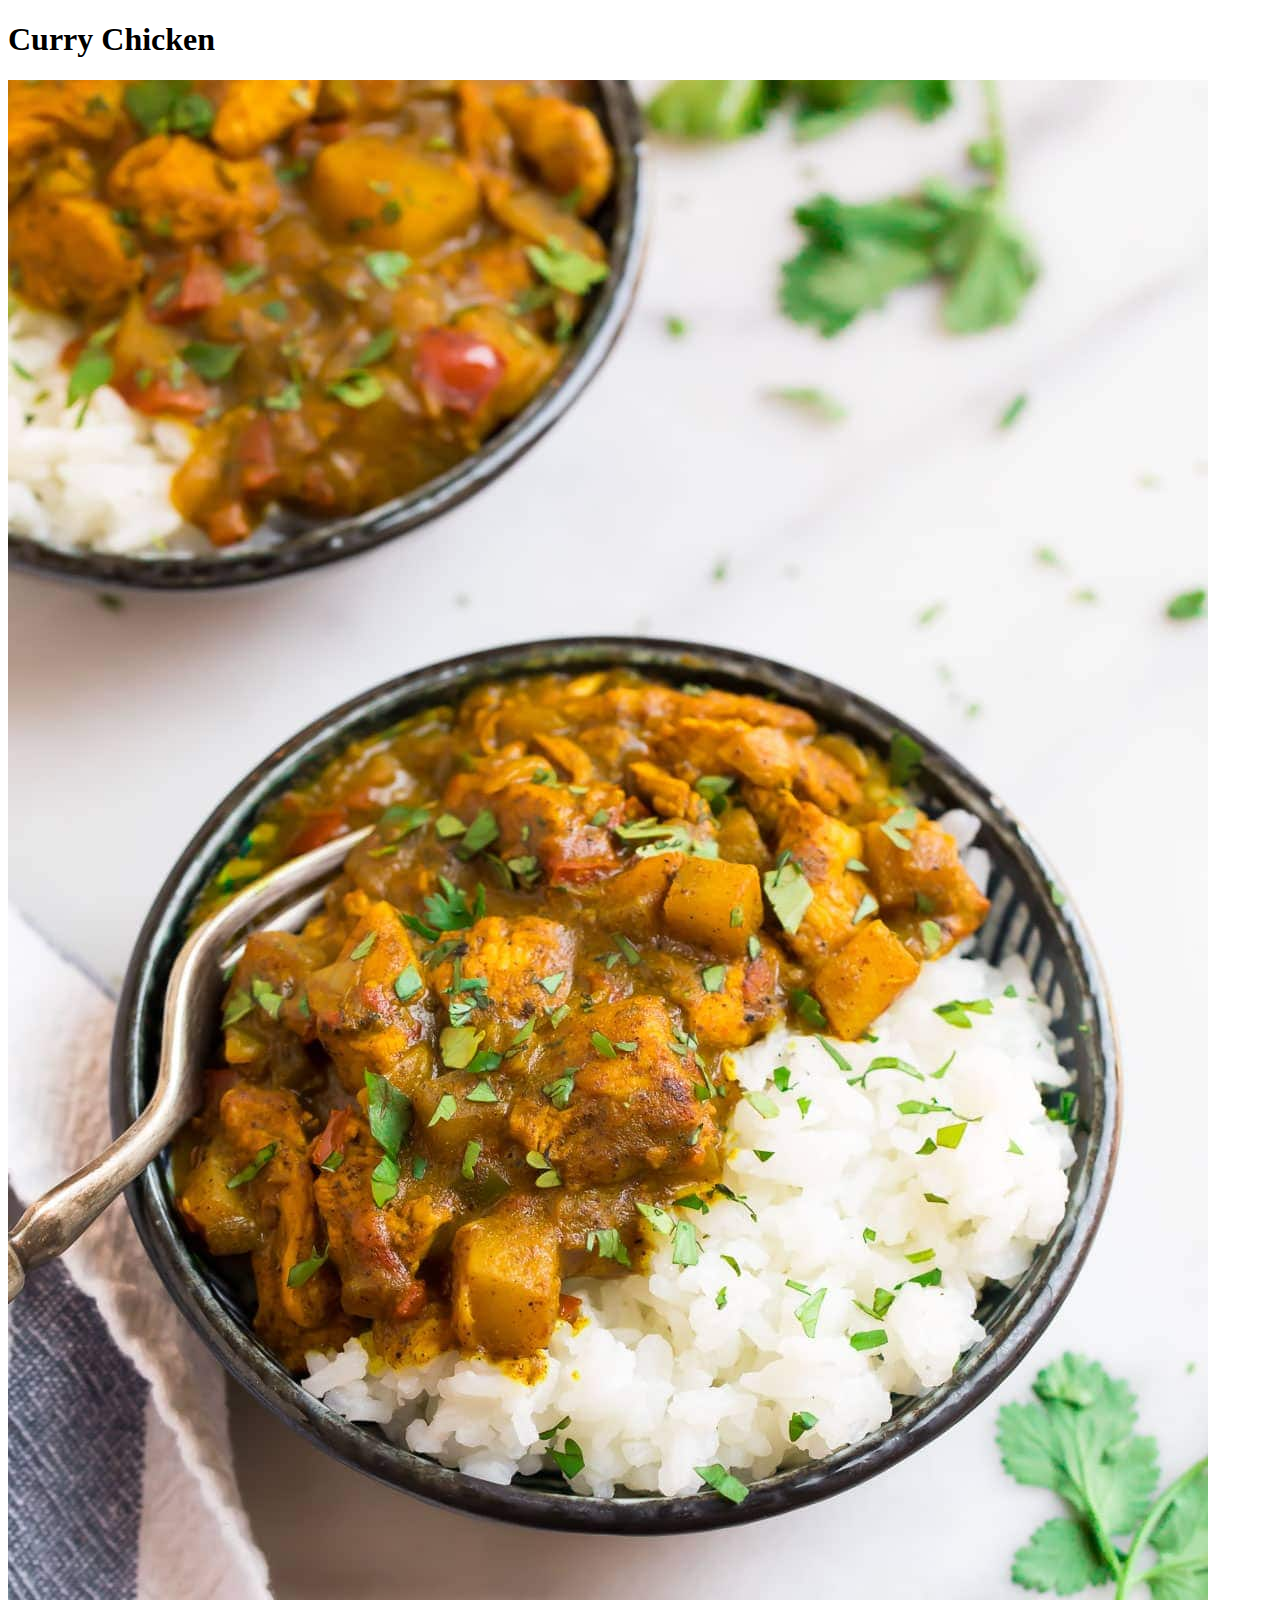
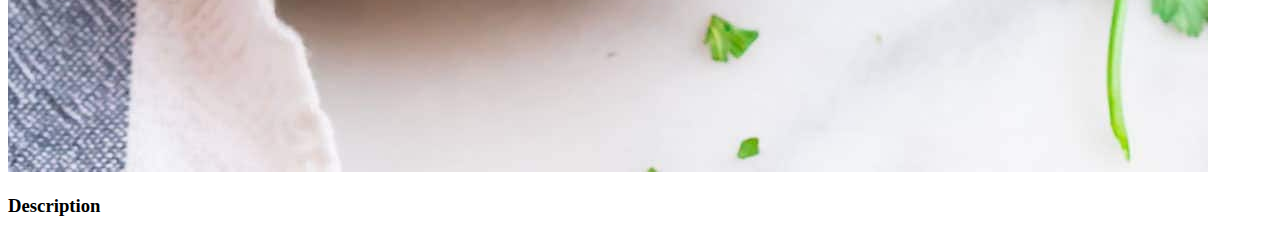
==== recipes/Curry.html @ 3e36e0de "Add another Recipe for Curry" ====
<!DOCTYPE html>
<html lang="en">
<head>
    <meta charset="UTF-8">
    <meta http-equiv="X-UA-Compatible" content="IE=edge">
    <meta name="viewport" content="width=device-width, initial-scale=1.0">
    <title>Document</title>
</head>
<body>
    <h1>Curry Chicken</h1>
    <img src="./html-assets/Curry.jpg" alt="curry">
    <h3>Description</h3>
</body>
</html>
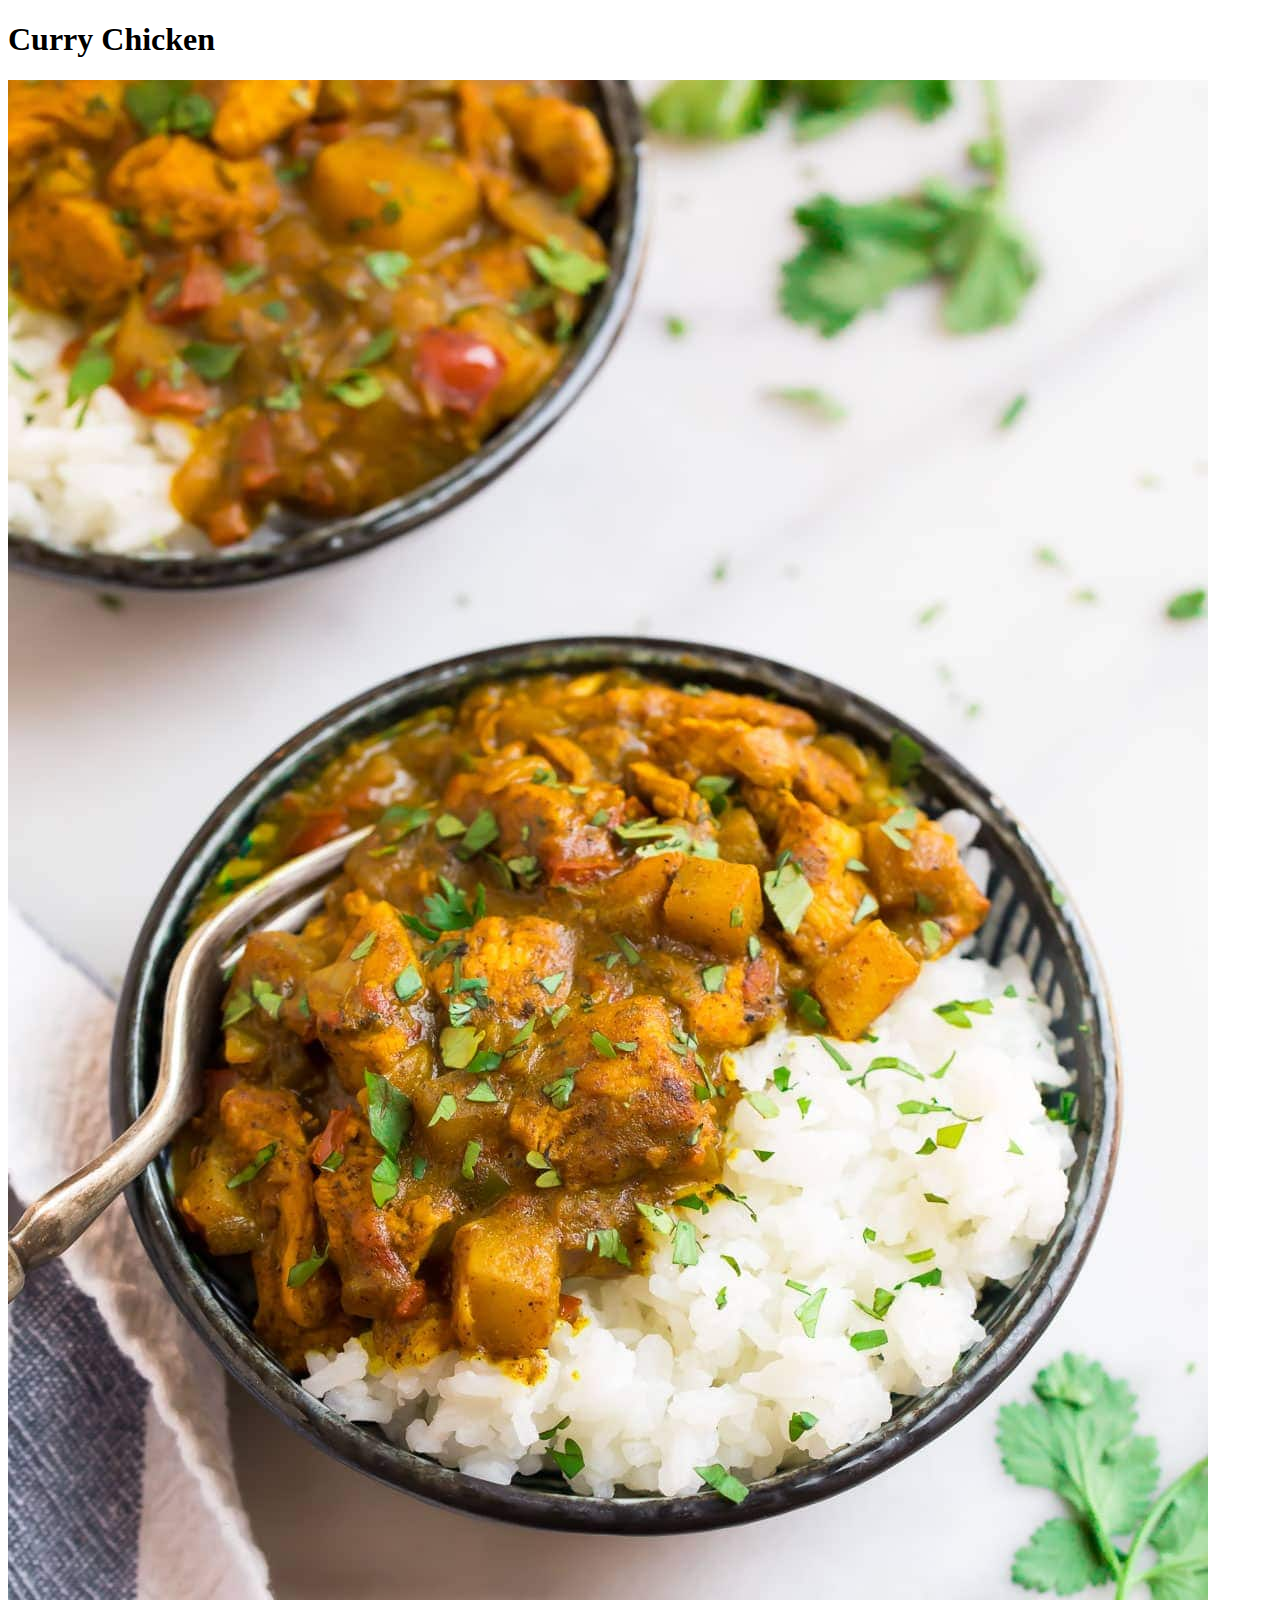
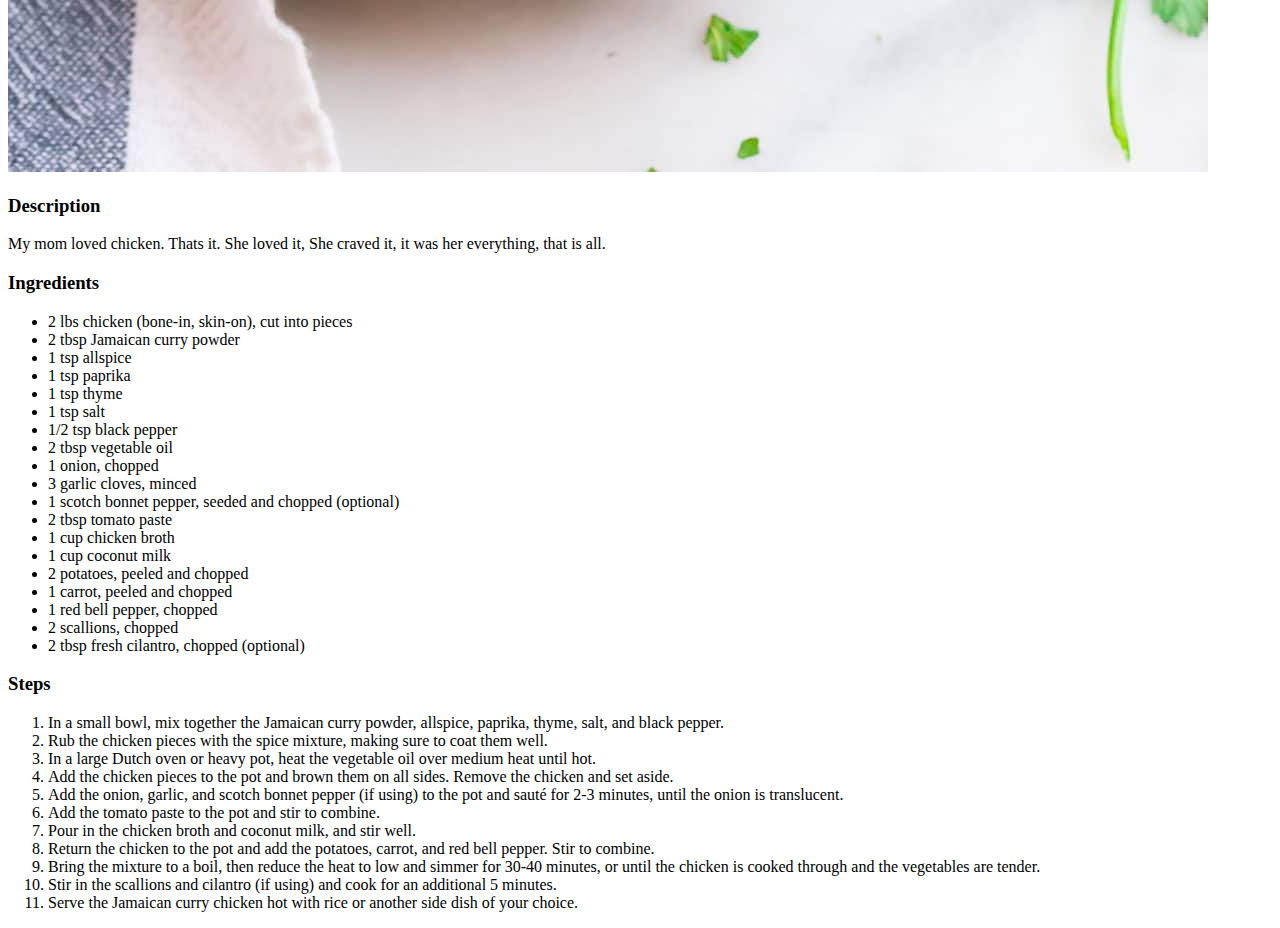
==== commit 993f9a3b: "Add the meat to Curry.html" ====
--- a/recipes/Curry.html
+++ b/recipes/Curry.html
@@ -10,5 +10,42 @@
     <h1>Curry Chicken</h1>
     <img src="./html-assets/Curry.jpg" alt="curry">
     <h3>Description</h3>
+    <p>My mom loved chicken. Thats it. She loved it, She craved it, it was her everything, that is all.</p>
+    <h3>Ingredients</h3>
+    <ul>
+        <li>2 lbs chicken (bone-in, skin-on), cut into pieces</li>
+        <li>2 tbsp Jamaican curry powder</li>
+        <li>1 tsp allspice</li>
+        <li>1 tsp paprika</li>
+        <li>1 tsp thyme</li>
+        <li>1 tsp salt</li>
+        <li>1/2 tsp black pepper</li>
+        <li>2 tbsp vegetable oil</li>
+        <li>1 onion, chopped</li>
+        <li>3 garlic cloves, minced</li>
+        <li>1 scotch bonnet pepper, seeded and chopped (optional)</li>
+        <li>2 tbsp tomato paste</li>
+        <li>1 cup chicken broth</li>
+        <li>1 cup coconut milk</li>
+        <li>2 potatoes, peeled and chopped</li>
+        <li>1 carrot, peeled and chopped</li>
+        <li>1 red bell pepper, chopped</li>
+        <li>2 scallions, chopped</li>
+        <li>2 tbsp fresh cilantro, chopped (optional)</li>
+    </ul>
+    <h3>Steps</h3>
+    <ol>
+        <li>In a small bowl, mix together the Jamaican curry powder, allspice, paprika, thyme, salt, and black pepper.</li>
+        <li>Rub the chicken pieces with the spice mixture, making sure to coat them well.</li>
+        <li>In a large Dutch oven or heavy pot, heat the vegetable oil over medium heat until hot.</li>
+        <li>Add the chicken pieces to the pot and brown them on all sides. Remove the chicken and set aside.</li>
+        <li>Add the onion, garlic, and scotch bonnet pepper (if using) to the pot and sauté for 2-3 minutes, until the onion is translucent.</li>
+        <li>Add the tomato paste to the pot and stir to combine.</li>
+        <li>Pour in the chicken broth and coconut milk, and stir well.</li>
+        <li>Return the chicken to the pot and add the potatoes, carrot, and red bell pepper. Stir to combine.</li>
+        <li>Bring the mixture to a boil, then reduce the heat to low and simmer for 30-40 minutes, or until the chicken is cooked through and the vegetables are tender.</li>
+        <li>Stir in the scallions and cilantro (if using) and cook for an additional 5 minutes.</li>
+        <li>Serve the Jamaican curry chicken hot with rice or another side dish of your choice.</li>
+    </ol>
 </body>
 </html>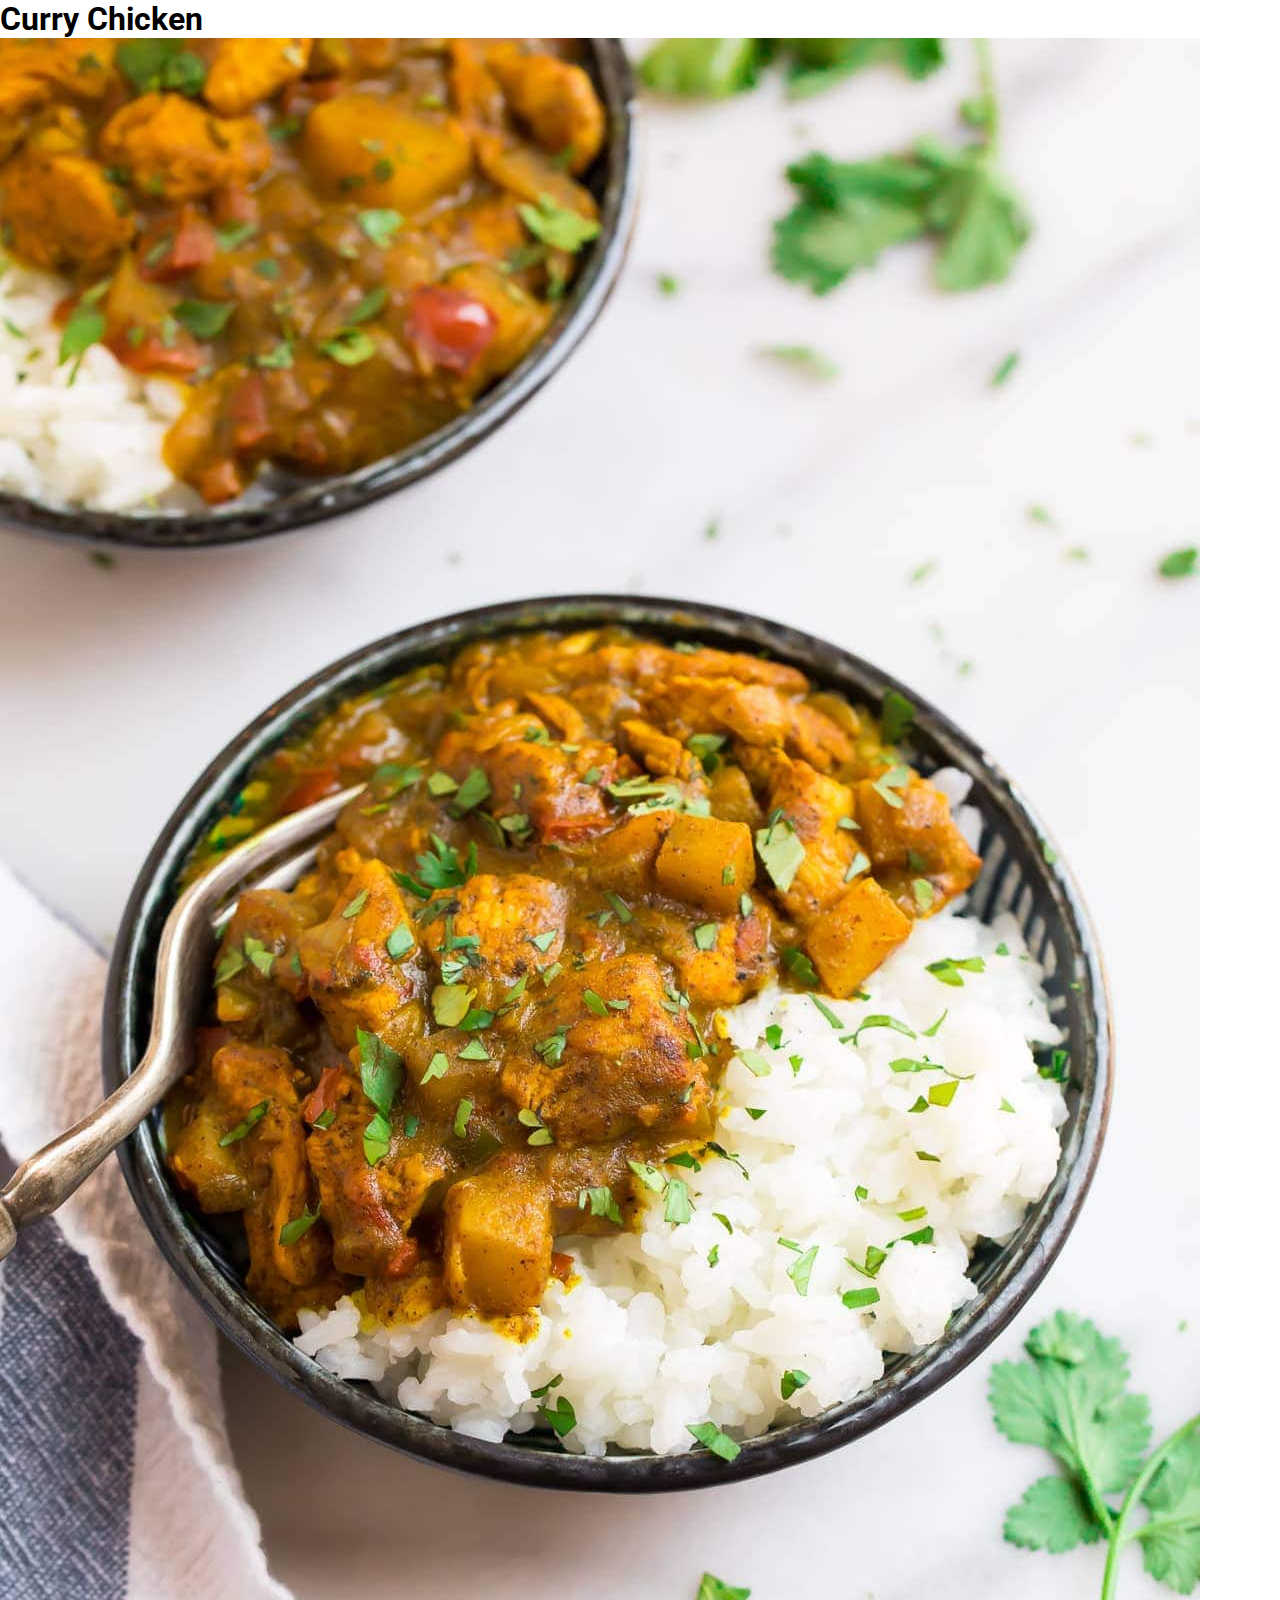
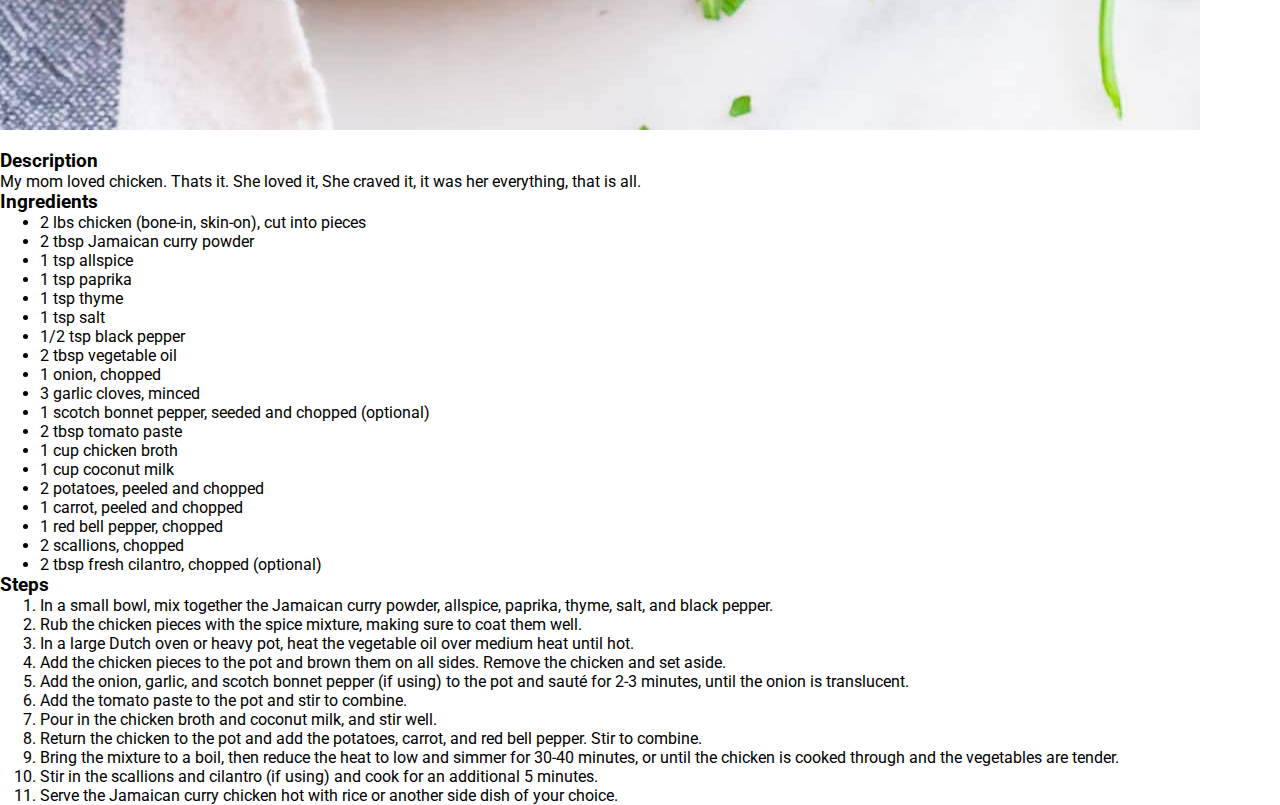
==== commit ea4dad7f: "commit changes that have been made over the month" ====
--- a/recipes/Curry.html
+++ b/recipes/Curry.html
@@ -5,6 +5,7 @@
     <meta http-equiv="X-UA-Compatible" content="IE=edge">
     <meta name="viewport" content="width=device-width, initial-scale=1.0">
     <title>Document</title>
+    <link rel="stylesheet" href="../style.css">
 </head>
 <body>
     <h1>Curry Chicken</h1>
--- a/style.css
+++ b/style.css
@@ -0,0 +1,62 @@
+@import url('https://fonts.googleapis.com/css2?family=Roboto&display=swap');
+
+
+*{
+    padding: 10;
+    margin: 0;
+    box-sizing: border-box;
+    font-family: "Roboto", sans-serif;
+
+}
+
+nav {
+    background-color: rgb(255, 255, 65);
+    display: flex;
+    justify-content: space-between;
+    align-items: center;
+    padding: 0 16px;
+    height: 70px;
+}
+
+.navigation {
+    display: flex;
+    
+}
+
+
+.navigation li {
+    
+    list-style-type: none;
+    padding-left: 16px;
+}
+
+
+.Jamaica{
+    display: flex;
+    flex-direction: column;
+    justify-content: center;
+    align-items: center;
+    margin-bottom: 16px;
+}
+
+.meat { 
+    display: flex;
+    justify-content: center;
+    align-items: center;
+    list-style-type: none;
+    
+}
+
+.meat li {
+    padding-left: 16px;
+}
+
+
+img {
+    max-width: 100%;
+    margin-bottom: 16px;
+}
+
+.Collection {
+    background-color: yellow;
+}
